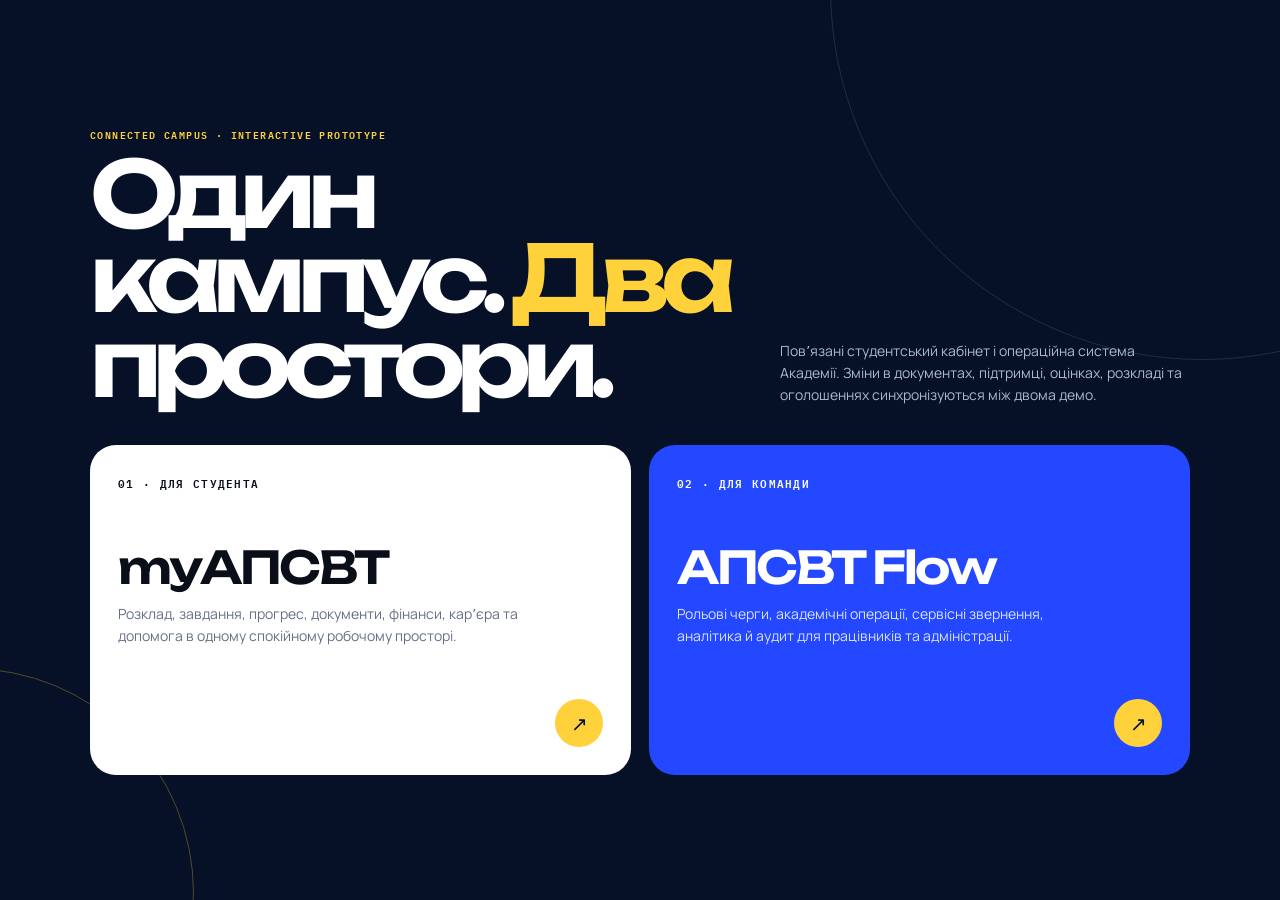
==== index.html @ c3a9bac5 "Initial commit" ====
<!doctype html>
<html lang="uk"><head><meta charset="utf-8"><meta name="viewport" content="width=device-width,initial-scale=1"><title>АПСВТ · Connected Campus</title><link rel="stylesheet" href="platform.css"><style>
body{min-height:100vh;background:var(--navy);color:#fff;overflow-x:hidden}.portal{min-height:100vh;display:grid;place-items:center;padding:30px}.portal:before,.portal:after{content:'';position:fixed;border:1px solid rgba(255,255,255,.12);border-radius:50%;width:58vw;aspect-ratio:1;right:-23vw;top:-30vw}.portal:after{width:35vw;left:-20vw;top:auto;bottom:-17vw;border-color:rgba(255,209,59,.3)}.portal-in{width:min(1100px,100%);position:relative;z-index:1}.portal-head{display:flex;justify-content:space-between;align-items:end;gap:24px;margin-bottom:40px}.portal h1{font:600 clamp(42px,8vw,92px)/.92 var(--display);letter-spacing:-.085em;max-width:9ch}.portal h1 i{font-style:normal;color:var(--yellow)}.portal-intro{max-width:410px;color:#aeb8cd}.choices{display:grid;grid-template-columns:1fr 1fr;gap:18px}.choice{min-height:330px;padding:28px;background:#fff;color:var(--ink);border-radius:26px;text-decoration:none;display:flex;flex-direction:column;justify-content:space-between;transition:.3s}.choice:nth-child(2){background:var(--blue);color:#fff}.choice:hover{transform:translateY(-7px) rotate(-.3deg)}.choice .num{font:600 11px var(--mono);letter-spacing:.12em}.choice h2{font:600 clamp(25px,4vw,45px)/1 var(--display);letter-spacing:-.055em;max-width:9ch}.choice p{max-width:45ch;color:var(--muted)}.choice:nth-child(2) p{color:#dbe1ff}.choice .go{width:48px;height:48px;border-radius:50%;background:var(--yellow);color:var(--navy);display:grid;place-items:center;font-size:20px;margin-left:auto}@media(max-width:760px){.portal{padding:22px}.portal-head{align-items:flex-start;flex-direction:column}.choices{grid-template-columns:1fr}.choice{min-height:280px}.portal h1{font-size:50px}}
</style></head><body><main class="portal"><div class="portal-in"><div class="portal-head"><div><div class="eyebrow" style="color:var(--yellow)">Connected campus · interactive prototype</div><h1>Один кампус. <i>Два</i> простори.</h1></div><p class="portal-intro">Повʼязані студентський кабінет і операційна система Академії. Зміни в документах, підтримці, оцінках, розкладі та оголошеннях синхронізуються між двома демо.</p></div><div class="choices"><a class="choice" href="student.html"><span class="num">01 · ДЛЯ СТУДЕНТА</span><div><h2>myАПСВТ</h2><p style="margin-top:13px">Розклад, завдання, прогрес, документи, фінанси, карʼєра та допомога в одному спокійному робочому просторі.</p></div><span class="go">↗</span></a><a class="choice" href="admin.html"><span class="num">02 · ДЛЯ КОМАНДИ</span><div><h2>АПСВТ Flow</h2><p style="margin-top:13px">Рольові черги, академічні операції, сервісні звернення, аналітика й аудит для працівників та адміністрації.</p></div><span class="go">↗</span></a></div></div></main></body></html>
---- platform.css ----
@import url('https://fonts.googleapis.com/css2?family=IBM+Plex+Mono:wght@500;600&family=Manrope:wght@400;500;600;700&family=Unbounded:wght@500;600;700&display=swap');

:root{
  --paper:#f0eee8;--surface:#fff;--ink:#090e18;--muted:#667085;--line:#d9d7d0;
  --navy:#061027;--blue:#2448ff;--blue2:#1734c9;--yellow:#ffd13b;--green:#0a8f63;
  --amber:#ad6500;--red:#c53646;--soft-blue:#e9edff;--soft-green:#e3f4ed;
  --soft-amber:#fff0d7;--soft-red:#fae8eb;--radius:20px;--shadow:0 20px 60px -42px rgba(6,16,39,.55);
  --display:'Unbounded',sans-serif;--body:'Manrope',sans-serif;--mono:'IBM Plex Mono',monospace;
}
*{box-sizing:border-box;margin:0;padding:0}
html{scroll-behavior:smooth}
body{background:var(--paper);color:var(--ink);font:14px/1.55 var(--body);-webkit-font-smoothing:antialiased}
body.large-type{font-size:16px} body.high-contrast{--paper:#fff;--line:#9ca3af;--muted:#344054}
button,input,select,textarea{font:inherit}button{cursor:pointer}a{color:inherit}
:focus-visible{outline:3px solid var(--yellow);outline-offset:3px}
.skip{position:fixed;left:16px;top:-80px;z-index:999;background:var(--yellow);padding:10px 15px;font-weight:800}.skip:focus{top:16px}

/* kinetic opening */
.loader{position:fixed;inset:0;z-index:9999;background:var(--navy);color:#fff;display:grid;place-items:center;transition:opacity .65s,visibility .65s}
.loader.done{opacity:0;visibility:hidden;pointer-events:none}
.loader-orbit{position:relative;width:min(78vw,390px);aspect-ratio:1;display:grid;place-items:center}
.loader-orbit:before,.loader-orbit:after{content:'';position:absolute;border-radius:50%;border:1px solid rgba(255,255,255,.2);inset:0;animation:orbit 2.1s cubic-bezier(.22,.9,.3,1) infinite}
.loader-orbit:after{inset:18%;border-color:var(--blue);animation-direction:reverse;animation-duration:1.5s}
.loader-word{font:700 clamp(30px,7vw,62px)/.9 var(--display);letter-spacing:-.08em;position:relative}
.loader-word i{color:var(--yellow);font-style:normal}.loader-meta{position:absolute;left:0;right:0;bottom:7%;display:flex;justify-content:space-between;font:600 10px var(--mono);letter-spacing:.12em;text-transform:uppercase;color:#aab4cc}
.loader-progress{position:absolute;height:3px;left:0;bottom:0;background:var(--yellow);animation:loadline 1.25s cubic-bezier(.22,.9,.3,1) both}
@keyframes orbit{50%{transform:rotate(130deg) scale(.94)}to{transform:rotate(360deg)}}@keyframes loadline{from{width:0}to{width:100%}}

/* shell */
.app{min-height:100vh;display:grid;grid-template-columns:272px minmax(0,1fr)}
.rail{position:sticky;top:0;height:100vh;background:var(--navy);color:#fff;padding:22px 16px;display:flex;flex-direction:column;z-index:40;overflow-y:auto}
.brand{display:flex;align-items:center;gap:12px;padding:0 8px 22px;border-bottom:1px solid rgba(255,255,255,.12);text-decoration:none}
.brand-mark{width:43px;height:43px;border-radius:50%;background:var(--yellow);color:var(--navy);display:grid;place-items:center;font:700 13px var(--display);box-shadow:0 0 0 7px rgba(255,209,59,.08)}
.brand b{font:600 14px var(--display)}.brand small{display:block;margin-top:2px;color:#8f9ab3;font:500 9px var(--mono);letter-spacing:.08em;text-transform:uppercase}
.nav-group{color:#63708d;font:600 9px var(--mono);letter-spacing:.14em;text-transform:uppercase;padding:20px 10px 7px}
.nav{display:grid;gap:3px}.nav a{color:#abb5ca;text-decoration:none;display:flex;align-items:center;gap:11px;min-height:42px;padding:9px 11px;border-radius:12px;font-weight:650;transition:.2s}
.nav a:hover{color:#fff;background:rgba(255,255,255,.06);transform:translateX(2px)}.nav a.active{color:var(--navy);background:var(--yellow)}
.nav-icon{width:22px;font:600 11px var(--mono);opacity:.75}.nav-count{margin-left:auto;min-width:22px;padding:1px 6px;border-radius:99px;text-align:center;background:var(--blue);color:#fff;font:600 10px var(--mono)}
.rail-foot{margin-top:auto;padding:18px 8px 0;border-top:1px solid rgba(255,255,255,.12)}
.identity{display:grid;grid-template-columns:38px 1fr;gap:10px;align-items:center}.avatar{width:38px;height:38px;border-radius:50%;background:linear-gradient(135deg,var(--blue),#7590ff);display:grid;place-items:center;font-weight:800}.identity b{display:block;font-size:12px}.identity span{font-size:10.5px;color:#8995af}
.switch-link{display:flex;justify-content:space-between;align-items:center;margin-top:13px;border:1px solid rgba(255,255,255,.16);border-radius:11px;padding:9px 11px;text-decoration:none;color:#dce2ee;font-size:11px}

.workspace{min-width:0}.topbar{height:72px;position:sticky;top:0;z-index:30;background:rgba(240,238,232,.86);backdrop-filter:blur(16px);border-bottom:1px solid rgba(9,14,24,.1);display:flex;align-items:center;justify-content:space-between;padding:0 34px}
.mobile-brand{display:none;font:600 13px var(--display)}
.top-actions{display:flex;align-items:center;gap:9px}.sync{display:flex;align-items:center;gap:7px;background:rgba(255,255,255,.7);border:1px solid var(--line);border-radius:99px;padding:7px 11px;color:var(--muted);font:600 10px var(--mono);text-transform:uppercase;letter-spacing:.04em}.sync i{width:7px;height:7px;background:var(--green);border-radius:50%;box-shadow:0 0 0 5px rgba(10,143,99,.12);animation:pulse 1.8s infinite}@keyframes pulse{50%{box-shadow:0 0 0 8px rgba(10,143,99,0)}}
.icon-button{border:1px solid var(--line);background:rgba(255,255,255,.76);width:38px;height:38px;border-radius:50%;display:grid;place-items:center;font-weight:800;color:var(--navy)}
.main{padding:38px 34px 80px}.wrap{max-width:1280px;margin:auto}

/* page and controls */
.page-head{display:flex;justify-content:space-between;align-items:flex-end;gap:18px;margin-bottom:27px}.page-head h1{font:600 clamp(25px,3vw,40px)/1.08 var(--display);letter-spacing:-.055em}.page-head p{color:var(--muted);max-width:65ch;margin-top:9px}.eyebrow{font:600 10px var(--mono);letter-spacing:.14em;text-transform:uppercase;color:var(--blue);margin-bottom:9px}.head-actions{display:flex;gap:9px;flex-wrap:wrap}
.btn{border:0;border-radius:99px;min-height:42px;padding:10px 17px;display:inline-flex;align-items:center;justify-content:center;gap:8px;text-decoration:none;font-weight:750;transition:.2s}.btn:hover{transform:translateY(-2px);box-shadow:0 12px 24px -17px var(--navy)}.btn-primary{background:var(--blue);color:#fff}.btn-primary:hover{background:var(--blue2)}.btn-dark{background:var(--navy);color:#fff}.btn-yellow{background:var(--yellow);color:var(--navy)}.btn-ghost{background:rgba(255,255,255,.65);border:1px solid var(--line);color:var(--ink)}.btn-sm{min-height:34px;padding:7px 12px;font-size:12px}
.tabs{display:flex;gap:6px;flex-wrap:wrap;margin-bottom:18px}.chip{border:1px solid var(--line);background:rgba(255,255,255,.7);border-radius:99px;padding:8px 13px;font-size:12px;font-weight:700}.chip.active{background:var(--navy);color:#fff;border-color:var(--navy)}
.search{position:relative;flex:1;max-width:340px}.input{width:100%;min-height:44px;border:1px solid var(--line);border-radius:13px;background:#fff;padding:10px 13px;color:var(--ink)}.input:focus{border-color:var(--blue);outline:none;box-shadow:0 0 0 4px rgba(36,72,255,.11)}textarea.input{resize:vertical}.field{display:grid;gap:6px;margin-bottom:14px}.field label{font-size:12px;font-weight:800}.field small{color:var(--muted)}

/* cards */
.grid{display:grid;gap:17px}.grid-4{grid-template-columns:repeat(4,minmax(0,1fr))}.grid-3{grid-template-columns:repeat(3,minmax(0,1fr))}.grid-2{grid-template-columns:repeat(2,minmax(0,1fr))}.split{grid-template-columns:minmax(0,1.45fr) minmax(300px,.75fr)}
.card{background:rgba(255,255,255,.88);border:1px solid rgba(9,14,24,.1);border-radius:var(--radius);box-shadow:var(--shadow);overflow:hidden}.pad{padding:21px}.card-head{display:flex;align-items:center;justify-content:space-between;gap:12px;padding:18px 21px 12px}.card-head h2,.card h2{font:600 14px var(--display);letter-spacing:-.025em}.card-note{font-size:11.5px;color:var(--muted)}
.metric{padding:20px;position:relative}.metric:before{content:'';position:absolute;left:20px;top:0;width:38px;height:4px;border-radius:0 0 6px 6px;background:var(--blue)}.metric.yellow:before{background:var(--yellow)}.metric.green:before{background:var(--green)}.metric.red:before{background:var(--red)}.metric-label{color:var(--muted);font-size:11.5px}.metric-value{font:600 clamp(24px,2.8vw,37px)/1.05 var(--display);letter-spacing:-.05em;margin:8px 0}.metric-foot{font-size:11px;color:var(--muted)}
.hero{background:var(--blue);color:#fff;border:0;position:relative;min-height:280px;padding:28px;display:flex;flex-direction:column;justify-content:space-between}.hero:after{content:'';position:absolute;right:-9%;top:-36%;width:370px;aspect-ratio:1;border:1px solid rgba(255,255,255,.25);border-radius:50%;box-shadow:0 0 0 58px rgba(255,255,255,.055),0 0 0 116px rgba(255,255,255,.035)}.hero>*{position:relative;z-index:1}.hero .eyebrow{color:#c9d3ff}.hero h2{font:600 clamp(25px,3vw,43px)/1.03 var(--display);letter-spacing:-.06em;max-width:11ch}.hero p{color:#dce2ff;max-width:53ch;margin-top:10px}.hero .btn{align-self:flex-start;margin-top:24px;background:var(--yellow);color:var(--navy)}
.priority{display:grid;grid-template-columns:46px 1fr auto;gap:12px;align-items:center;padding:14px 0;border-bottom:1px solid var(--line)}.priority:last-child{border-bottom:0}.priority-time{font:600 11px var(--mono);color:var(--blue)}.priority b{display:block;font-size:13px}.priority span{font-size:11.5px;color:var(--muted)}
.status{display:inline-flex;align-items:center;gap:6px;border-radius:99px;padding:4px 9px;font-size:10.5px;font-weight:800;white-space:nowrap}.status:before{content:'';width:6px;height:6px;border-radius:50%;background:currentColor}.blue{background:var(--soft-blue);color:var(--blue2)}.green{background:var(--soft-green);color:var(--green)}.amber{background:var(--soft-amber);color:var(--amber)}.red{background:var(--soft-red);color:var(--red)}.gray{background:#ecebea;color:#5d6574}
.progress{height:8px;background:#e6e5e0;border-radius:99px;overflow:hidden}.progress i{display:block;height:100%;border-radius:inherit;background:var(--blue)}
.list{list-style:none}.list li{padding:14px 0;border-bottom:1px solid var(--line)}.list li:last-child{border-bottom:0}.row{display:flex;align-items:center;justify-content:space-between;gap:12px}.muted{color:var(--muted)}.mono{font-family:var(--mono)}
.notice{background:var(--yellow);border:0;color:var(--navy);padding:20px}.notice .eyebrow{color:var(--navy)}

/* data views */
.table-wrap{overflow:auto;-webkit-overflow-scrolling:touch}.table-wrap:after{content:'';position:sticky;right:0}
table{width:100%;border-collapse:collapse;min-width:690px;font-size:12.5px}th{padding:11px 15px;text-align:left;color:var(--muted);font:600 9px var(--mono);letter-spacing:.08em;text-transform:uppercase;border-bottom:1px solid var(--line)}td{padding:14px 15px;border-bottom:1px solid var(--line);vertical-align:middle}tr:last-child td{border-bottom:0}td.num,th.num{text-align:right}.table-title{font-weight:800}.table-sub{color:var(--muted);font-size:11px;margin-top:2px}
.schedule{display:grid;grid-template-columns:74px repeat(5,minmax(155px,1fr));gap:7px;min-width:880px}.schedule .day{text-align:center;font-weight:800;padding:8px}.schedule .time{font:500 10px var(--mono);color:var(--muted);padding:12px 6px}.lesson{border:1px solid var(--line);border-left:4px solid var(--blue);border-radius:13px;padding:11px;background:#fff;min-height:86px}.lesson.practice{border-left-color:var(--green)}.lesson.lab{border-left-color:var(--amber)}.lesson b{display:block;font-size:11.5px;line-height:1.3}.lesson span{display:block;color:var(--muted);font-size:10.5px;margin-top:3px}.lesson.empty{border-style:dashed;border-left-width:1px;background:transparent;color:var(--muted);display:grid;place-items:center}
.deadline{display:grid;grid-template-columns:54px 1fr auto;gap:13px;align-items:center;padding:15px 0;border-bottom:1px solid var(--line)}.deadline:last-child{border-bottom:0}.datebox{border:1px solid var(--line);border-radius:13px;padding:8px;text-align:center;background:#fff}.datebox b{display:block;font:600 17px var(--display)}.datebox span{font:600 9px var(--mono);text-transform:uppercase;color:var(--blue)}
.profile-hero{background:var(--navy);color:#fff;padding:26px}.profile-hero .avatar{width:70px;height:70px;font-size:20px;margin-bottom:16px}.profile-hero h2{font:600 20px var(--display)}.profile-hero p{color:#9da8bf;margin-top:6px}
.score-ring{width:96px;aspect-ratio:1;border-radius:50%;background:conic-gradient(var(--blue) calc(var(--score)*1%),#e2e4ea 0);display:grid;place-items:center}.score-ring:after{content:attr(data-label);width:72px;aspect-ratio:1;border-radius:50%;background:#fff;display:grid;place-items:center;font:600 17px var(--display)}
.kanban{display:grid;grid-template-columns:repeat(3,minmax(270px,1fr));gap:14px;overflow-x:auto;padding-bottom:5px}.lane{background:rgba(255,255,255,.5);border:1px solid var(--line);border-radius:18px;padding:13px;min-height:340px}.lane-head{display:flex;justify-content:space-between;padding:5px 3px 13px;font-weight:800}.ticket{background:#fff;border:1px solid var(--line);border-radius:14px;padding:14px;margin-bottom:10px}.ticket small{display:block;color:var(--muted);margin-top:4px}.ticket .row{margin-top:12px}
.timeline{position:relative;padding-left:22px}.timeline:before{content:'';position:absolute;left:5px;top:8px;bottom:8px;width:1px;background:var(--line)}.event{position:relative;padding:0 0 18px}.event:before{content:'';position:absolute;left:-21px;top:6px;width:9px;height:9px;background:var(--blue);border:3px solid #fff;border-radius:50%;box-shadow:0 0 0 1px var(--line)}.event b{font-size:12.5px}.event p{font-size:11.5px;color:var(--muted)}
.rolebar{display:flex;align-items:center;gap:9px;background:var(--navy);color:#fff;padding:9px 13px;border-radius:13px}.rolebar select{background:transparent;border:0;color:#fff;font-weight:750;outline:0}.rolebar option{color:var(--ink)}
.chart{height:180px;display:flex;align-items:end;gap:10px;padding-top:20px}.bar{flex:1;background:var(--blue);border-radius:9px 9px 3px 3px;min-height:5px;position:relative;transition:.5s}.bar:nth-child(2n){background:#8ea0ff}.bar span{position:absolute;bottom:-24px;left:50%;transform:translateX(-50%);font:500 9px var(--mono);color:var(--muted)}
.empty-state{text-align:center;padding:38px 20px}.empty-state b{display:block;font:600 16px var(--display);margin-bottom:6px}

/* modal and toast */
.modal-back{position:fixed;inset:0;background:rgba(6,16,39,.62);backdrop-filter:blur(6px);display:none;place-items:center;z-index:100;padding:16px}.modal-back.open{display:grid}.modal{background:var(--paper);border-radius:24px;padding:24px;width:min(560px,100%);max-height:90vh;overflow:auto;box-shadow:0 30px 100px rgba(0,0,0,.35)}.modal h2{font:600 18px var(--display);margin-bottom:18px}.modal-foot{display:flex;justify-content:flex-end;gap:9px;margin-top:20px}
.toast{position:fixed;z-index:120;left:50%;bottom:28px;transform:translate(-50%,20px);opacity:0;background:var(--navy);color:#fff;border:1px solid rgba(255,255,255,.17);border-radius:99px;padding:11px 17px;font-weight:700;transition:.25s;pointer-events:none}.toast.show{opacity:1;transform:translate(-50%,0)}
.reveal{animation:rise .55s cubic-bezier(.22,.9,.3,1) both}.reveal:nth-child(2){animation-delay:.045s}.reveal:nth-child(3){animation-delay:.09s}.reveal:nth-child(4){animation-delay:.135s}@keyframes rise{from{opacity:0;transform:translateY(13px)}to{opacity:1;transform:none}}

@media(max-width:1120px){.grid-4{grid-template-columns:repeat(2,1fr)}.grid-3{grid-template-columns:repeat(2,1fr)}.split{grid-template-columns:1fr}.app{grid-template-columns:244px minmax(0,1fr)}}
@media(max-width:820px){
  .app{display:block}.rail{position:fixed;left:0;right:0;bottom:0;top:auto;height:auto;padding:7px 8px calc(7px + env(safe-area-inset-bottom));overflow-x:auto;overflow-y:hidden;display:block;border-top:1px solid rgba(255,255,255,.15)}
  .brand,.nav-group,.rail-foot{display:none}.nav{display:flex;width:max-content;min-width:100%;gap:4px}.nav a{min-width:76px;min-height:58px;flex-direction:column;gap:2px;justify-content:center;padding:7px 8px;font-size:9.5px;text-align:center}.nav a:hover{transform:none}.nav-icon{width:auto;font-size:10px}.nav-count{position:absolute;margin:-28px 0 0 40px}.topbar{height:60px;padding:0 15px}.mobile-brand{display:block}.sync span{display:none}.main{padding:23px 15px 112px}.page-head{align-items:flex-start;flex-direction:column}.page-head h1{font-size:27px}.head-actions{width:100%}.head-actions .btn{flex:1}.grid-4,.grid-3,.grid-2{grid-template-columns:1fr}.hero{min-height:310px;padding:24px}.priority{grid-template-columns:42px 1fr}.priority>.status{grid-column:2}.card-head{padding-inline:17px}.pad,.metric{padding:18px}.deadline{grid-template-columns:49px 1fr}.deadline>.status{grid-column:2}.top-actions .rolebar{display:flex;padding:7px 9px}.top-actions .rolebar>span{display:none}.top-actions .rolebar select{max-width:150px;font-size:11px}.modal-back{align-items:end;padding:0}.modal{border-radius:24px 24px 0 0;padding-bottom:calc(24px + env(safe-area-inset-bottom))}.toast{bottom:95px;max-width:90%;text-align:center}.loader-meta{bottom:3%}
}
@media(max-width:480px){.grid-4{grid-template-columns:1fr}.metric-value{font-size:30px}.top-actions .icon-button:nth-of-type(1){display:none}.page-head p{font-size:13px}.row.mobile-stack{align-items:flex-start;flex-direction:column}.btn{min-height:44px}}
@media(prefers-reduced-motion:reduce){*,*:before,*:after{animation-duration:.01ms!important;animation-iteration-count:1!important;scroll-behavior:auto!important;transition-duration:.01ms!important}.loader{display:none}}
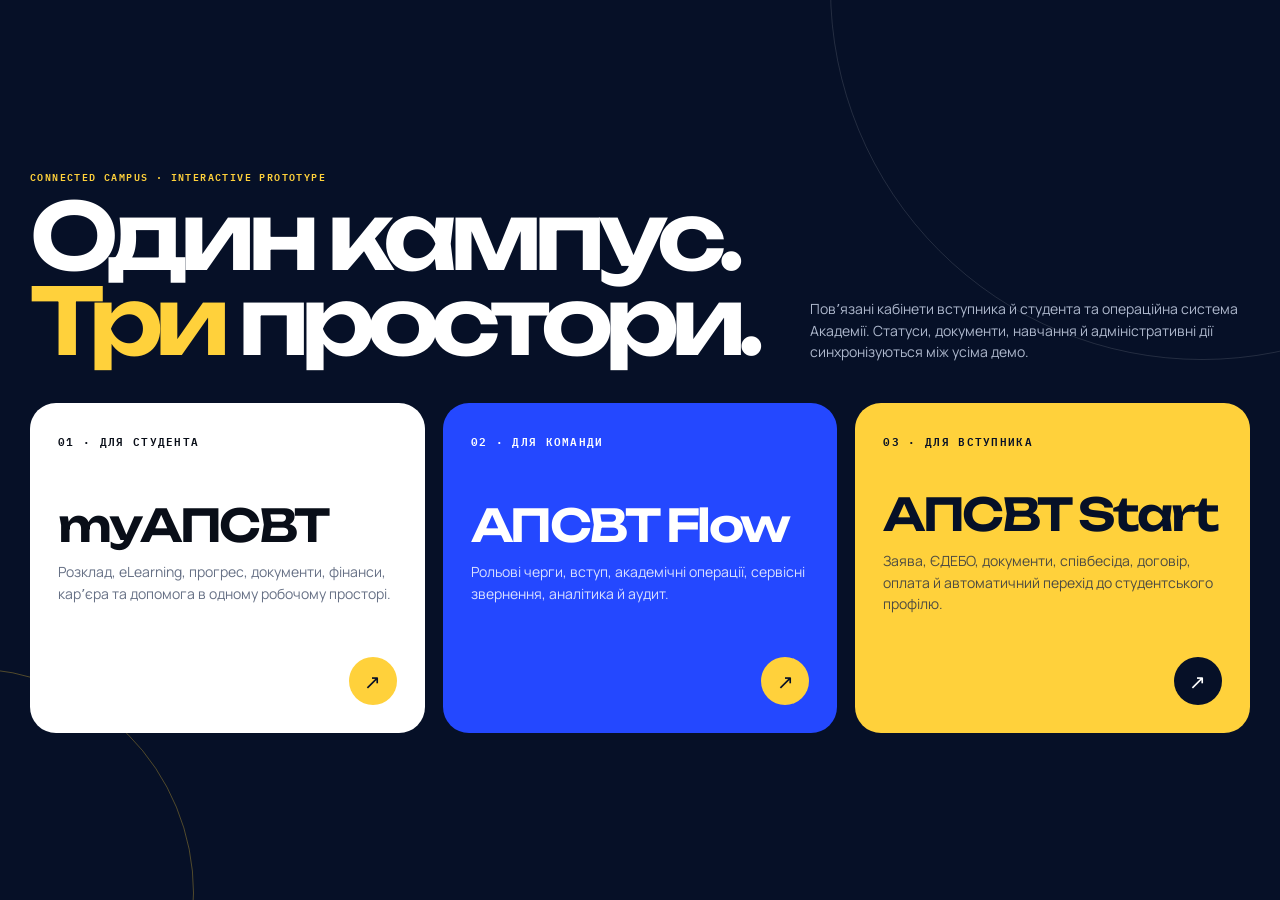
==== commit da08d39f: "Add admissions and digital onboarding" ====
--- a/index.html
+++ b/index.html
@@ -1,4 +1,4 @@
 <!doctype html>
 <html lang="uk"><head><meta charset="utf-8"><meta name="viewport" content="width=device-width,initial-scale=1"><title>АПСВТ · Connected Campus</title><link rel="stylesheet" href="platform.css"><style>
-body{min-height:100vh;background:var(--navy);color:#fff;overflow-x:hidden}.portal{min-height:100vh;display:grid;place-items:center;padding:30px}.portal:before,.portal:after{content:'';position:fixed;border:1px solid rgba(255,255,255,.12);border-radius:50%;width:58vw;aspect-ratio:1;right:-23vw;top:-30vw}.portal:after{width:35vw;left:-20vw;top:auto;bottom:-17vw;border-color:rgba(255,209,59,.3)}.portal-in{width:min(1100px,100%);position:relative;z-index:1}.portal-head{display:flex;justify-content:space-between;align-items:end;gap:24px;margin-bottom:40px}.portal h1{font:600 clamp(42px,8vw,92px)/.92 var(--display);letter-spacing:-.085em;max-width:9ch}.portal h1 i{font-style:normal;color:var(--yellow)}.portal-intro{max-width:410px;color:#aeb8cd}.choices{display:grid;grid-template-columns:1fr 1fr;gap:18px}.choice{min-height:330px;padding:28px;background:#fff;color:var(--ink);border-radius:26px;text-decoration:none;display:flex;flex-direction:column;justify-content:space-between;transition:.3s}.choice:nth-child(2){background:var(--blue);color:#fff}.choice:hover{transform:translateY(-7px) rotate(-.3deg)}.choice .num{font:600 11px var(--mono);letter-spacing:.12em}.choice h2{font:600 clamp(25px,4vw,45px)/1 var(--display);letter-spacing:-.055em;max-width:9ch}.choice p{max-width:45ch;color:var(--muted)}.choice:nth-child(2) p{color:#dbe1ff}.choice .go{width:48px;height:48px;border-radius:50%;background:var(--yellow);color:var(--navy);display:grid;place-items:center;font-size:20px;margin-left:auto}@media(max-width:760px){.portal{padding:22px}.portal-head{align-items:flex-start;flex-direction:column}.choices{grid-template-columns:1fr}.choice{min-height:280px}.portal h1{font-size:50px}}
-</style></head><body><main class="portal"><div class="portal-in"><div class="portal-head"><div><div class="eyebrow" style="color:var(--yellow)">Connected campus · interactive prototype</div><h1>Один кампус. <i>Два</i> простори.</h1></div><p class="portal-intro">Повʼязані студентський кабінет і операційна система Академії. Зміни в документах, підтримці, оцінках, розкладі та оголошеннях синхронізуються між двома демо.</p></div><div class="choices"><a class="choice" href="student.html"><span class="num">01 · ДЛЯ СТУДЕНТА</span><div><h2>myАПСВТ</h2><p style="margin-top:13px">Розклад, завдання, прогрес, документи, фінанси, карʼєра та допомога в одному спокійному робочому просторі.</p></div><span class="go">↗</span></a><a class="choice" href="admin.html"><span class="num">02 · ДЛЯ КОМАНДИ</span><div><h2>АПСВТ Flow</h2><p style="margin-top:13px">Рольові черги, академічні операції, сервісні звернення, аналітика й аудит для працівників та адміністрації.</p></div><span class="go">↗</span></a></div></div></main></body></html>
+body{min-height:100vh;background:var(--navy);color:#fff;overflow-x:hidden}.portal{min-height:100vh;display:grid;place-items:center;padding:30px}.portal:before,.portal:after{content:'';position:fixed;border:1px solid rgba(255,255,255,.12);border-radius:50%;width:58vw;aspect-ratio:1;right:-23vw;top:-30vw}.portal:after{width:35vw;left:-20vw;top:auto;bottom:-17vw;border-color:rgba(255,209,59,.3)}.portal-in{width:min(1280px,100%);position:relative;z-index:1}.portal-head{display:flex;justify-content:space-between;align-items:end;gap:24px;margin-bottom:40px}.portal h1{font:600 clamp(42px,8vw,92px)/.92 var(--display);letter-spacing:-.085em;max-width:9ch}.portal h1 i{font-style:normal;color:var(--yellow)}.portal-intro{max-width:440px;color:#aeb8cd}.choices{display:grid;grid-template-columns:repeat(3,1fr);gap:18px}.choice{min-height:330px;padding:28px;background:#fff;color:var(--ink);border-radius:26px;text-decoration:none;display:flex;flex-direction:column;justify-content:space-between;transition:.3s}.choice:nth-child(2){background:var(--blue);color:#fff}.choice:nth-child(3){background:var(--yellow);color:var(--navy)}.choice:hover{transform:translateY(-7px) rotate(-.3deg)}.choice .num{font:600 11px var(--mono);letter-spacing:.12em}.choice h2{font:600 clamp(25px,4vw,45px)/1 var(--display);letter-spacing:-.055em;max-width:9ch}.choice p{max-width:45ch;color:var(--muted)}.choice:nth-child(2) p{color:#dbe1ff}.choice:nth-child(3) p{color:#4d4b42}.choice .go{width:48px;height:48px;border-radius:50%;background:var(--yellow);color:var(--navy);display:grid;place-items:center;font-size:20px;margin-left:auto}.choice:nth-child(3) .go{background:var(--navy);color:#fff}@media(max-width:980px){.choices{grid-template-columns:1fr 1fr}.choice:nth-child(3){grid-column:1/-1}}@media(max-width:760px){.portal{padding:22px}.portal-head{align-items:flex-start;flex-direction:column}.choices{grid-template-columns:1fr}.choice:nth-child(3){grid-column:auto}.choice{min-height:280px}.portal h1{font-size:50px}}
+</style></head><body><main class="portal"><div class="portal-in"><div class="portal-head"><div><div class="eyebrow" style="color:var(--yellow)">Connected campus · interactive prototype</div><h1>Один кампус. <i>Три</i> простори.</h1></div><p class="portal-intro">Повʼязані кабінети вступника й студента та операційна система Академії. Статуси, документи, навчання й адміністративні дії синхронізуються між усіма демо.</p></div><div class="choices"><a class="choice" href="student.html"><span class="num">01 · ДЛЯ СТУДЕНТА</span><div><h2>myАПСВТ</h2><p style="margin-top:13px">Розклад, eLearning, прогрес, документи, фінанси, карʼєра та допомога в одному робочому просторі.</p></div><span class="go">↗</span></a><a class="choice" href="admin.html"><span class="num">02 · ДЛЯ КОМАНДИ</span><div><h2>АПСВТ Flow</h2><p style="margin-top:13px">Рольові черги, вступ, академічні операції, сервісні звернення, аналітика й аудит.</p></div><span class="go">↗</span></a><a class="choice" href="admissions.html"><span class="num">03 · ДЛЯ ВСТУПНИКА</span><div><h2>АПСВТ Start</h2><p style="margin-top:13px">Заява, ЄДЕБО, документи, співбесіда, договір, оплата й автоматичний перехід до студентського профілю.</p></div><span class="go">↗</span></a></div></div></main></body></html>
--- a/platform.css
+++ b/platform.css
@@ -49,6 +49,7 @@
 /* page and controls */
 .page-head{display:flex;justify-content:space-between;align-items:flex-end;gap:18px;margin-bottom:27px}.page-head h1{font:600 clamp(25px,3vw,40px)/1.08 var(--display);letter-spacing:-.055em}.page-head p{color:var(--muted);max-width:65ch;margin-top:9px}.eyebrow{font:600 10px var(--mono);letter-spacing:.14em;text-transform:uppercase;color:var(--blue);margin-bottom:9px}.head-actions{display:flex;gap:9px;flex-wrap:wrap}
 .btn{border:0;border-radius:99px;min-height:42px;padding:10px 17px;display:inline-flex;align-items:center;justify-content:center;gap:8px;text-decoration:none;font-weight:750;transition:.2s}.btn:hover{transform:translateY(-2px);box-shadow:0 12px 24px -17px var(--navy)}.btn-primary{background:var(--blue);color:#fff}.btn-primary:hover{background:var(--blue2)}.btn-dark{background:var(--navy);color:#fff}.btn-yellow{background:var(--yellow);color:var(--navy)}.btn-ghost{background:rgba(255,255,255,.65);border:1px solid var(--line);color:var(--ink)}.btn-sm{min-height:34px;padding:7px 12px;font-size:12px}
+.btn:disabled{opacity:.45;cursor:not-allowed;transform:none;box-shadow:none}
 .tabs{display:flex;gap:6px;flex-wrap:wrap;margin-bottom:18px}.chip{border:1px solid var(--line);background:rgba(255,255,255,.7);border-radius:99px;padding:8px 13px;font-size:12px;font-weight:700}.chip.active{background:var(--navy);color:#fff;border-color:var(--navy)}
 .search{position:relative;flex:1;max-width:340px}.input{width:100%;min-height:44px;border:1px solid var(--line);border-radius:13px;background:#fff;padding:10px 13px;color:var(--ink)}.input:focus{border-color:var(--blue);outline:none;box-shadow:0 0 0 4px rgba(36,72,255,.11)}textarea.input{resize:vertical}.field{display:grid;gap:6px;margin-bottom:14px}.field label{font-size:12px;font-weight:800}.field small{color:var(--muted)}
 
